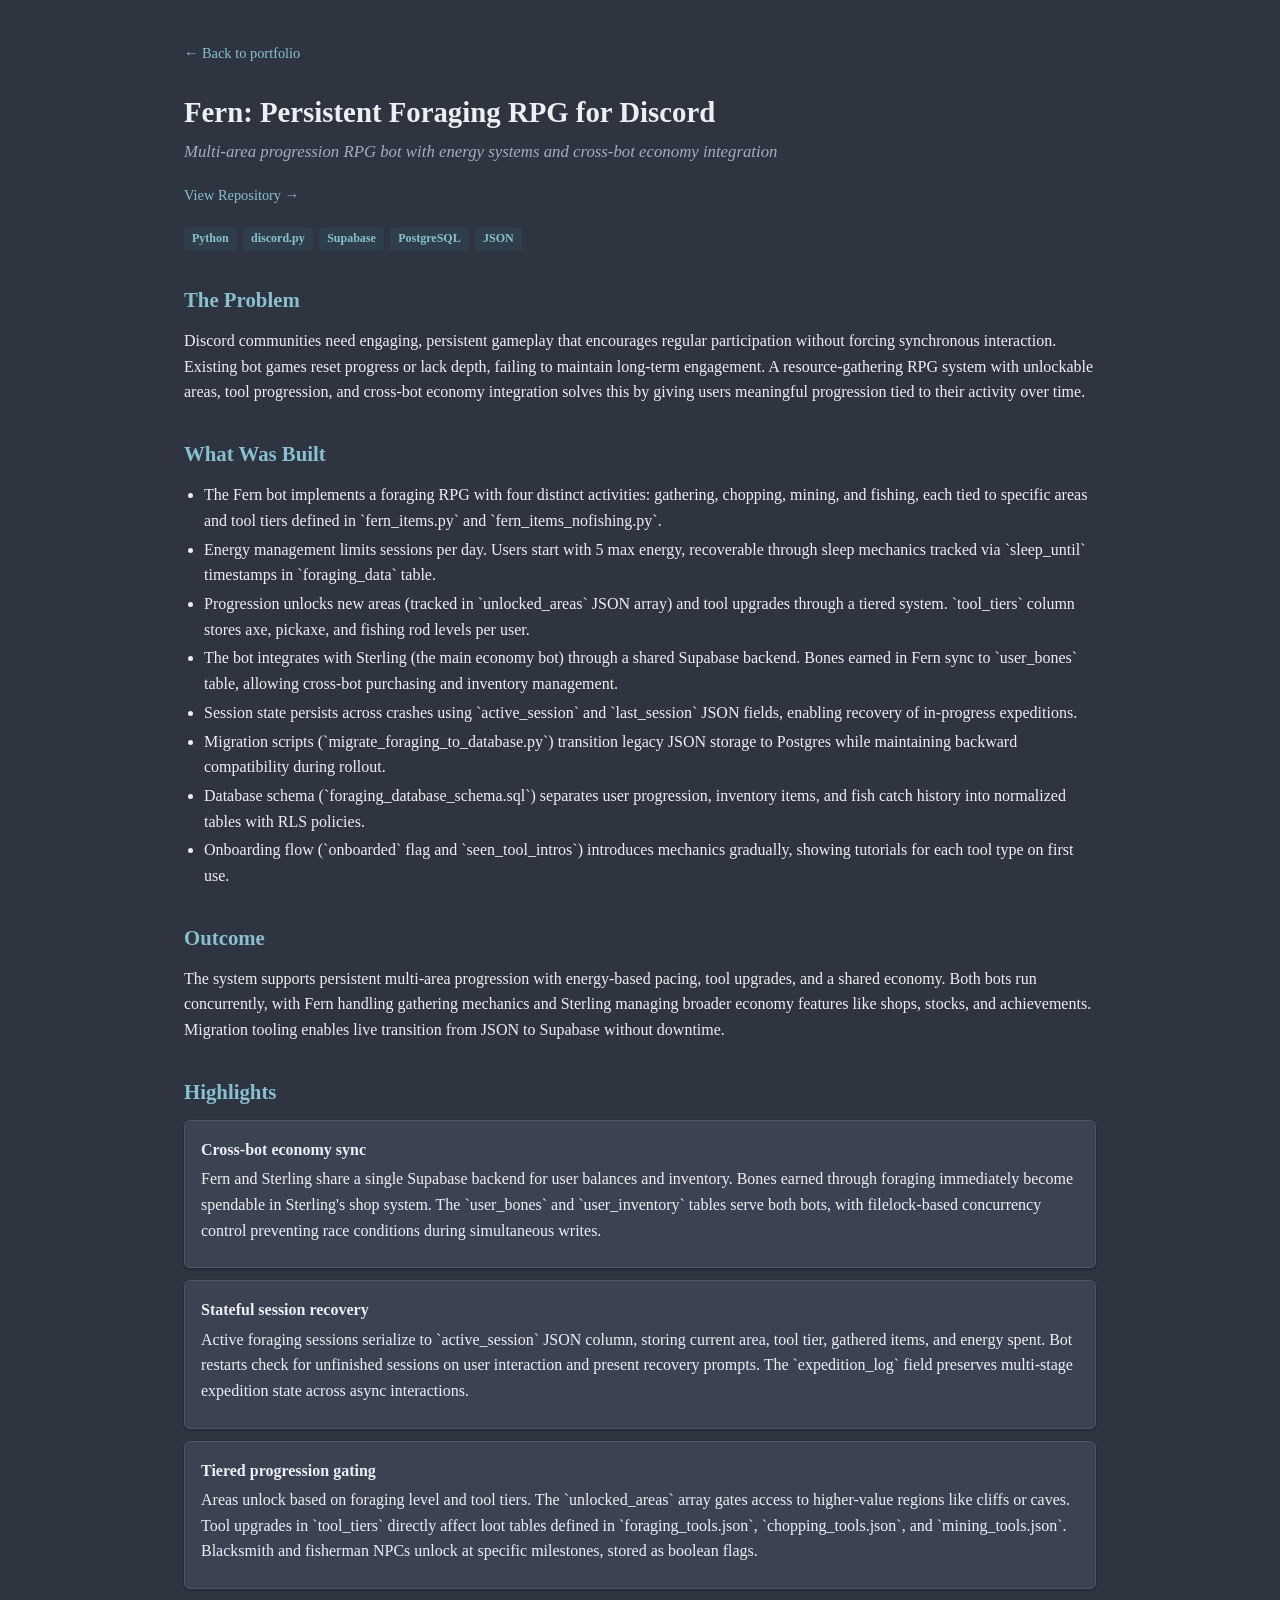
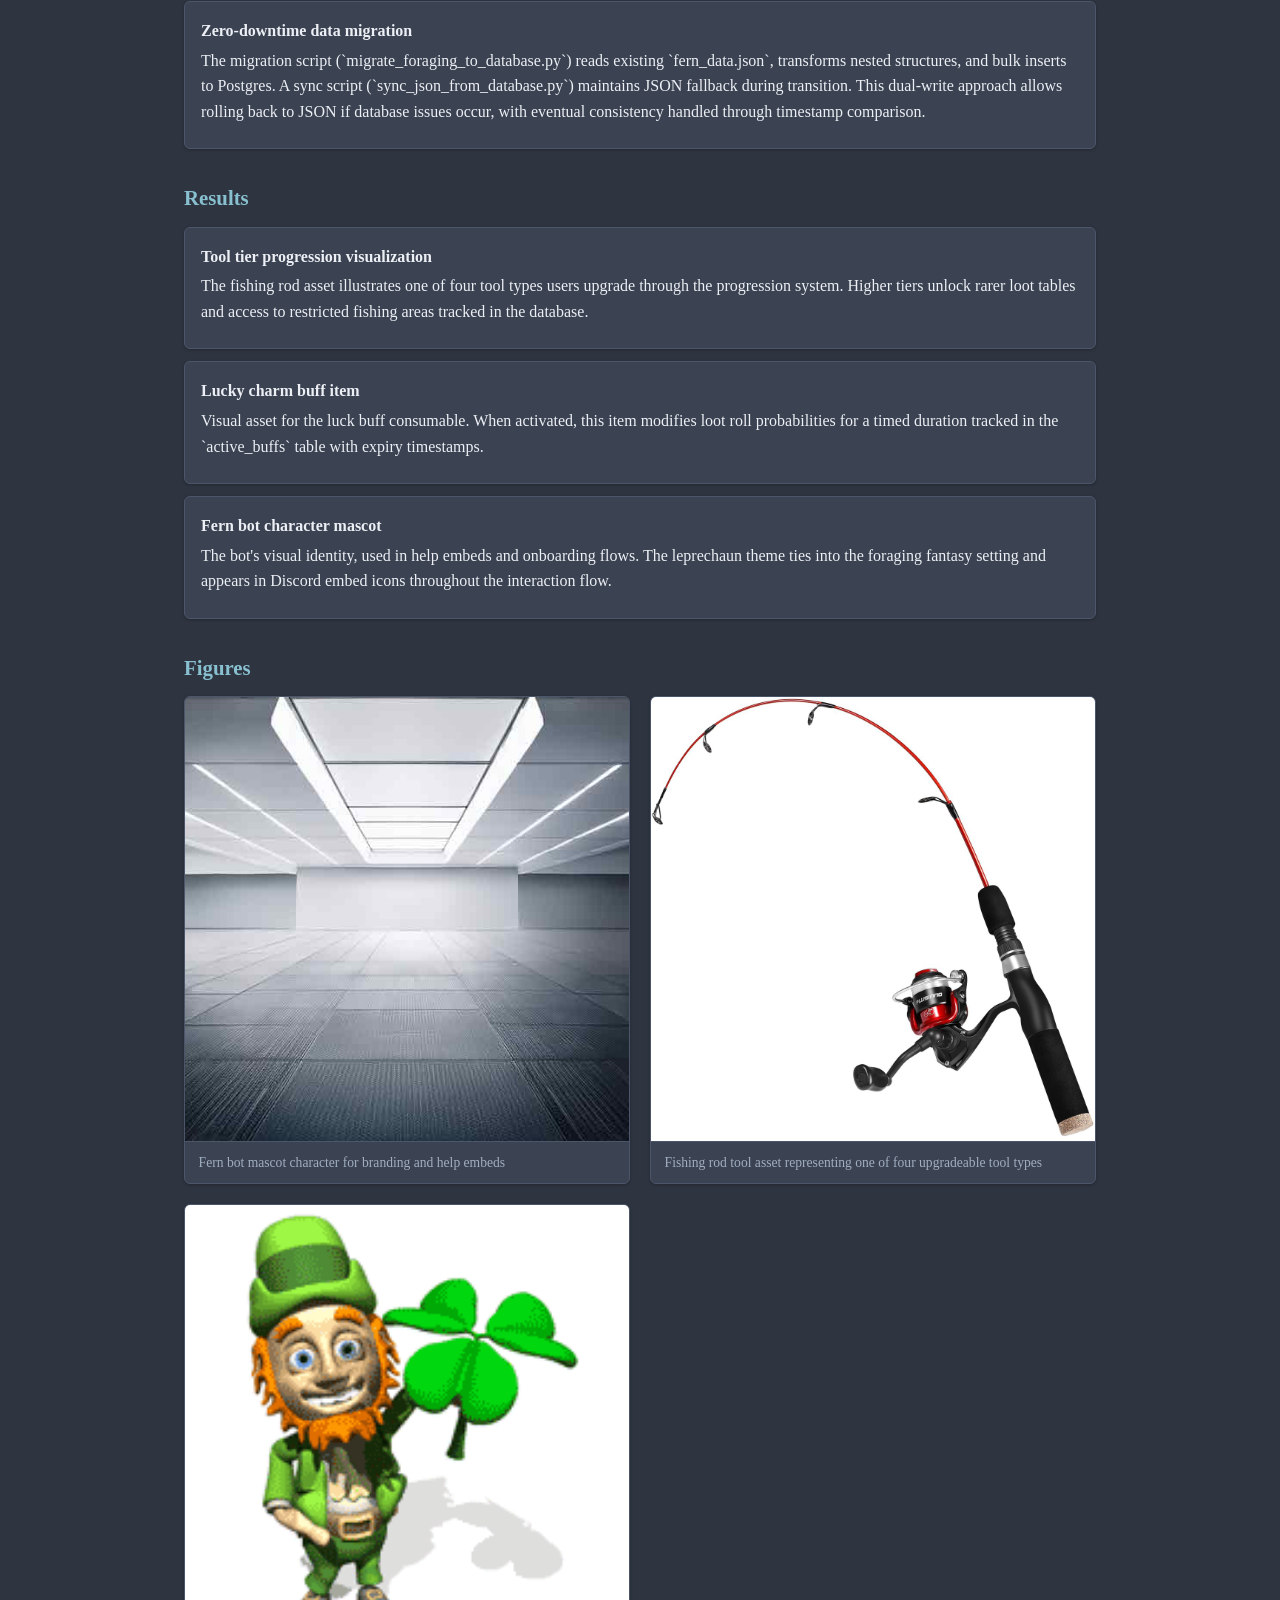
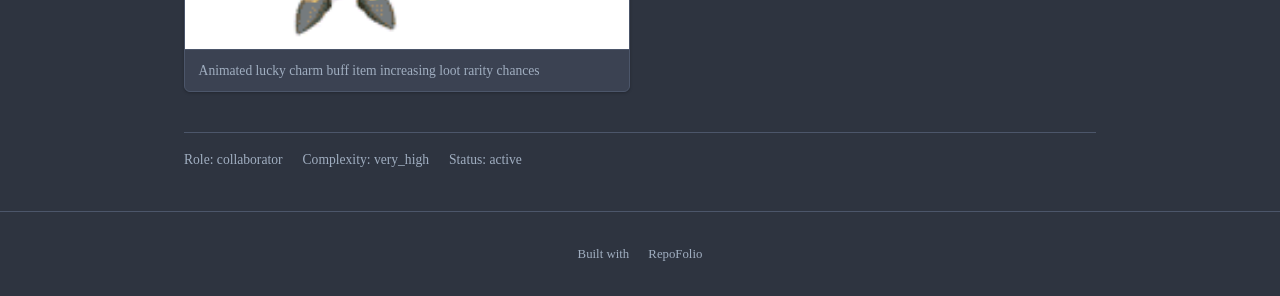
==== projects/1.html @ 254bf0b7 "Update portfolio: projects/1.html" ====
<!DOCTYPE html>
<html lang="en">
<head>
<meta charset="UTF-8">
<meta name="viewport" content="width=device-width, initial-scale=1.0">
<meta property="og:title" content="Fern: Persistent Foraging RPG for Discord — MacKenzie Drury">
<meta property="og:description" content="Multi-area progression RPG bot with energy systems and cross-bot economy integration">

<meta property="og:image:width" content="1200">
<meta property="og:image:height" content="630">
<meta property="og:type" content="article">
<meta name="description" content="MS student in Computational Science and Engineering at Georgia Tech (3.91 GPA), with a BS in Cognitive Science from UCLA. Currently building cloud-based ML pipelines for retinal disease detection at an ML startup and researching decision-making policies in multi-armed bandit tasks for my thesis. My work spans deep learning, statistical modeling, reinforcement learning, and signal processing. I care about building systems that go from research idea to working product.. View MacKenzie Drury's developer portfolio, built with RepoFolio.">
<title>Fern: Persistent Foraging RPG for Discord — MacKenzie Drury</title>
<style>
:root {
  --pf-bg: #2e3440;
  --pf-bg-secondary: #3b4252;
  --pf-text: #eceff4;
  --pf-text-muted: #a0aec0;
  --pf-accent: #88c0d0;
  --pf-accent-hover: #8fbcbb;
  --pf-accent-light: #2e3e4a;
  --pf-border: #4c566a;
  --pf-card-shadow: 0 1px 3px rgba(0,0,0,0.25);
  --pf-font-body: -apple-system, BlinkMacSystemFont, &#39;Segoe UI&#39;, Roboto, sans-serif;
  --pf-font-heading: -apple-system, BlinkMacSystemFont, &#39;Segoe UI&#39;, Roboto, sans-serif;
  --pf-font-mono: &#39;SFMono-Regular&#39;, Consolas, &#39;Liberation Mono&#39;, Menlo, monospace;
  --pf-font-size-base: 1rem;
  --pf-line-height: 1.6;
  --pf-max-width: 960px;
  --pf-radius: 6px;
  --pf-grid-columns: repeat(auto-fill, minmax(280px, 1fr));
  --pf-grid-gap: 1.5rem;
  --pf-hero-padding: 4rem 0 3rem;
  --pf-badge-bg: #2e3e4a;
  --pf-badge-text: #88c0d0;
}

/* Portfolio site base styles */
*, *::before, *::after { margin: 0; padding: 0; box-sizing: border-box; }

body {
  font-family: var(--pf-font-body);
  background: var(--pf-bg);
  color: var(--pf-text);
  line-height: var(--pf-line-height);
  font-size: var(--pf-font-size-base);
  min-height: 100vh;
}

a { color: var(--pf-accent); text-decoration: none; }
a:hover { color: var(--pf-accent-hover); text-decoration: underline; }

h1, h2, h3 { font-family: var(--pf-font-heading); }

.pf-container {
  max-width: var(--pf-max-width);
  margin: 0 auto;
  padding: 0 1.5rem;
}

/* Hero section */
.pf-hero {
  padding: var(--pf-hero-padding);
  text-align: center;
  border-bottom: 1px solid var(--pf-border);
}
.pf-hero-avatar {
  width: 96px;
  height: 96px;
  border-radius: 50%;
  margin-bottom: 1rem;
  border: 3px solid var(--pf-border);
}
.pf-hero h1 {
  font-size: 2rem;
  margin-bottom: 0.5rem;
}
.pf-hero-headline {
  font-size: 1.15rem;
  color: var(--pf-text-muted);
  margin-bottom: 1rem;
  max-width: 600px;
  margin-left: auto;
  margin-right: auto;
}
.pf-hero-bio {
  color: var(--pf-text-muted);
  max-width: 600px;
  margin: 0 auto 1.25rem;
  font-size: 0.95rem;
}
.pf-social-links {
  display: flex;
  justify-content: center;
  gap: 1.25rem;
  flex-wrap: wrap;
}
.pf-social-links a {
  color: var(--pf-text-muted);
  font-size: 0.9rem;
  transition: color 0.15s;
}
.pf-social-links a:hover {
  color: var(--pf-accent);
  text-decoration: none;
}

/* Project card grid */
.pf-projects {
  padding: 2.5rem 0;
}
.pf-projects h2 {
  font-size: 1.4rem;
  margin-bottom: 1.5rem;
  color: var(--pf-text);
}
.pf-grid {
  display: grid;
  grid-template-columns: var(--pf-grid-columns);
  gap: var(--pf-grid-gap);
}
.pf-card {
  background: var(--pf-bg-secondary);
  border: 1px solid var(--pf-border);
  border-radius: var(--pf-radius);
  padding: 1.25rem;
  text-decoration: none;
  color: var(--pf-text);
  display: flex;
  flex-direction: column;
  gap: 0.5rem;
  transition: border-color 0.15s, box-shadow 0.15s;
  box-shadow: var(--pf-card-shadow);
}
.pf-card:hover {
  border-color: var(--pf-accent);
  text-decoration: none;
}
.pf-card h3 {
  font-size: 1.1rem;
}
.pf-card-tagline {
  color: var(--pf-text-muted);
  font-size: 0.9rem;
  flex: 1;
}
.pf-card-tech {
  display: flex;
  flex-wrap: wrap;
  gap: 0.3rem;
  margin-top: 0.25rem;
}
.pf-card-date {
  display: block;
  margin-top: auto;
  padding-top: 0.5rem;
  font-size: 0.8rem;
  color: var(--pf-text-muted);
}
.pf-badge {
  display: inline-block;
  padding: 0.15rem 0.5rem;
  border-radius: 4px;
  font-size: 0.75rem;
  font-weight: 600;
  background: var(--pf-badge-bg);
  color: var(--pf-badge-text);
}

/* Project detail page */
.pf-project-detail {
  padding: 2.5rem 0;
}
.pf-back-link {
  display: inline-block;
  margin-bottom: 1.5rem;
  font-size: 0.9rem;
}
.pf-project-detail h1 {
  font-size: 1.8rem;
  margin-bottom: 0.25rem;
}
.pf-project-tagline {
  color: var(--pf-text-muted);
  font-style: italic;
  font-size: 1.05rem;
  margin-bottom: 1rem;
}
.pf-project-repo {
  font-size: 0.9rem;
  margin-bottom: 1.25rem;
  display: inline-block;
}
.pf-tech-badges {
  display: flex;
  flex-wrap: wrap;
  gap: 0.4rem;
  margin-bottom: 2rem;
}
.pf-section-title {
  font-size: 1.3rem;
  color: var(--pf-accent);
  margin-top: 2rem;
  margin-bottom: 0.75rem;
}
.pf-text p {
  margin-bottom: 0.5rem;
}
.pf-text ul {
  padding-left: 1.25rem;
  margin: 0.25rem 0 0.5rem;
}
.pf-text li {
  margin-bottom: 0.2rem;
}
.pf-highlight-card {
  background: var(--pf-bg-secondary);
  border: 1px solid var(--pf-border);
  border-radius: var(--pf-radius);
  padding: 1rem;
  margin-top: 0.75rem;
  box-shadow: var(--pf-card-shadow);
}
.pf-highlight-card strong {
  display: block;
  margin-bottom: 0.25rem;
}

/* Figures */
.pf-figures-grid {
  display: grid;
  grid-template-columns: repeat(auto-fill, minmax(300px, 1fr));
  gap: 1.25rem;
  margin-top: 0.75rem;
}
.pf-figure {
  background: var(--pf-bg-secondary);
  border: 1px solid var(--pf-border);
  border-radius: var(--pf-radius);
  overflow: hidden;
  box-shadow: var(--pf-card-shadow);
}
.pf-figure img {
  width: 100%;
  height: auto;
  display: block;
}
.pf-figure figcaption {
  padding: 0.6rem 0.85rem;
  font-size: 0.85rem;
  color: var(--pf-text-muted);
  border-top: 1px solid var(--pf-border);
}

.pf-meta {
  margin-top: 2.5rem;
  padding-top: 1rem;
  border-top: 1px solid var(--pf-border);
  display: flex;
  gap: 1.25rem;
  color: var(--pf-text-muted);
  font-size: 0.85rem;
  flex-wrap: wrap;
}

/* Footer */
.pf-footer {
  text-align: center;
  padding: 2rem 1.5rem;
  color: var(--pf-text-muted);
  font-size: 0.8rem;
  border-top: 1px solid var(--pf-border);
  margin-top: auto;
}
.pf-footer a { color: var(--pf-text-muted); }
.pf-footer a:hover { color: var(--pf-accent); }

@media (max-width: 640px) {
  .pf-hero h1 { font-size: 1.5rem; }
  .pf-project-detail h1 { font-size: 1.4rem; }
  .pf-grid { grid-template-columns: 1fr; }
}

/* Contact form */
.pf-contact-form {
  max-width: 480px;
  margin-top: 1.5rem;
}
.pf-contact-field {
  margin-bottom: 1rem;
}
.pf-contact-field label {
  display: block;
  margin-bottom: 0.3rem;
  font-size: 0.9rem;
  color: var(--pf-text-muted);
}
.pf-contact-field input,
.pf-contact-field textarea {
  width: 100%;
  padding: 0.5rem 0.75rem;
  border: 1px solid var(--pf-border);
  border-radius: var(--pf-radius);
  background: var(--pf-bg-secondary);
  color: var(--pf-text);
  font-family: var(--pf-font-body);
  font-size: 0.95rem;
}
.pf-contact-field textarea {
  resize: vertical;
}
.pf-contact-submit {
  display: inline-block;
  padding: 0.6rem 1.5rem;
  border: none;
  border-radius: var(--pf-radius);
  background: var(--pf-accent);
  color: var(--pf-bg);
  font-size: 0.95rem;
  font-weight: 600;
  cursor: pointer;
  transition: background 0.15s;
}
.pf-contact-submit:hover {
  background: var(--pf-accent-hover);
}
.pf-contact-flash {
  padding: 0.75rem 1rem;
  border-radius: var(--pf-radius);
  margin-bottom: 1rem;
  font-size: 0.9rem;
}
.pf-contact-flash-success {
  background: rgba(40, 167, 69, 0.15);
  border: 1px solid rgba(40, 167, 69, 0.3);
  color: #28a745;
}
.pf-contact-flash-error {
  background: rgba(220, 53, 69, 0.15);
  border: 1px solid rgba(220, 53, 69, 0.3);
  color: #dc3545;
}
</style>

</head>
<body>

<div class="pf-project-detail">
  <div class="pf-container">
    <a class="pf-back-link" href="../index.html">&larr; Back to portfolio</a>

    <h1>Fern: Persistent Foraging RPG for Discord</h1>
    
    <p class="pf-project-tagline">Multi-area progression RPG bot with energy systems and cross-bot economy integration</p>
    
    
    <a class="pf-project-repo" href="https://github.com/alexblair63-ctrl/DiscordBots" target="_blank">View Repository &rarr;</a>
    

    
    <div class="pf-tech-badges">
      
      <span class="pf-badge" title="Bot logic and game systems">Python</span>
      
      <span class="pf-badge" title="Event handling and slash commands">discord.py</span>
      
      <span class="pf-badge" title="Shared persistent state across bot instances">Supabase</span>
      
      <span class="pf-badge" title="User progression and inventory storage">PostgreSQL</span>
      
      <span class="pf-badge" title="Item configs and area definitions">JSON</span>
      
    </div>
    

    
    <h2 class="pf-section-title">The Problem</h2>
    <div class="pf-text"><p>Discord communities need engaging, persistent gameplay that encourages regular participation without forcing synchronous interaction. Existing bot games reset progress or lack depth, failing to maintain long-term engagement. A resource-gathering RPG system with unlockable areas, tool progression, and cross-bot economy integration solves this by giving users meaningful progression tied to their activity over time.</p></div>
    

    
    <h2 class="pf-section-title">What Was Built</h2>
    <div class="pf-text"><ul>
<li>The Fern bot implements a foraging RPG with four distinct activities: gathering, chopping, mining, and fishing, each tied to specific areas and tool tiers defined in `fern_items.py` and `fern_items_nofishing.py`.</li>
<li>Energy management limits sessions per day. Users start with 5 max energy, recoverable through sleep mechanics tracked via `sleep_until` timestamps in `foraging_data` table.</li>
<li>Progression unlocks new areas (tracked in `unlocked_areas` JSON array) and tool upgrades through a tiered system. `tool_tiers` column stores axe, pickaxe, and fishing rod levels per user.</li>
<li>The bot integrates with Sterling (the main economy bot) through a shared Supabase backend. Bones earned in Fern sync to `user_bones` table, allowing cross-bot purchasing and inventory management.</li>
<li>Session state persists across crashes using `active_session` and `last_session` JSON fields, enabling recovery of in-progress expeditions.</li>
<li>Migration scripts (`migrate_foraging_to_database.py`) transition legacy JSON storage to Postgres while maintaining backward compatibility during rollout.</li>
<li>Database schema (`foraging_database_schema.sql`) separates user progression, inventory items, and fish catch history into normalized tables with RLS policies.</li>
<li>Onboarding flow (`onboarded` flag and `seen_tool_intros`) introduces mechanics gradually, showing tutorials for each tool type on first use.</li>
</ul></div>
    

    
    <h2 class="pf-section-title">Outcome</h2>
    <div class="pf-text"><p>The system supports persistent multi-area progression with energy-based pacing, tool upgrades, and a shared economy. Both bots run concurrently, with Fern handling gathering mechanics and Sterling managing broader economy features like shops, stocks, and achievements. Migration tooling enables live transition from JSON to Supabase without downtime.</p></div>
    

    
    <h2 class="pf-section-title">Highlights</h2>
    
    <div class="pf-highlight-card">
      <strong>Cross-bot economy sync</strong>
      <div class="pf-text"><p>Fern and Sterling share a single Supabase backend for user balances and inventory. Bones earned through foraging immediately become spendable in Sterling&#39;s shop system. The `user_bones` and `user_inventory` tables serve both bots, with filelock-based concurrency control preventing race conditions during simultaneous writes.</p></div>
    </div>
    
    <div class="pf-highlight-card">
      <strong>Stateful session recovery</strong>
      <div class="pf-text"><p>Active foraging sessions serialize to `active_session` JSON column, storing current area, tool tier, gathered items, and energy spent. Bot restarts check for unfinished sessions on user interaction and present recovery prompts. The `expedition_log` field preserves multi-stage expedition state across async interactions.</p></div>
    </div>
    
    <div class="pf-highlight-card">
      <strong>Tiered progression gating</strong>
      <div class="pf-text"><p>Areas unlock based on foraging level and tool tiers. The `unlocked_areas` array gates access to higher-value regions like cliffs or caves. Tool upgrades in `tool_tiers` directly affect loot tables defined in `foraging_tools.json`, `chopping_tools.json`, and `mining_tools.json`. Blacksmith and fisherman NPCs unlock at specific milestones, stored as boolean flags.</p></div>
    </div>
    
    <div class="pf-highlight-card">
      <strong>Zero-downtime data migration</strong>
      <div class="pf-text"><p>The migration script (`migrate_foraging_to_database.py`) reads existing `fern_data.json`, transforms nested structures, and bulk inserts to Postgres. A sync script (`sync_json_from_database.py`) maintains JSON fallback during transition. This dual-write approach allows rolling back to JSON if database issues occur, with eventual consistency handled through timestamp comparison.</p></div>
    </div>
    
    

    
    <h2 class="pf-section-title">Results</h2>
    
    <div class="pf-highlight-card">
      <strong>Tool tier progression visualization</strong>
      <div class="pf-text"><p>The fishing rod asset illustrates one of four tool types users upgrade through the progression system. Higher tiers unlock rarer loot tables and access to restricted fishing areas tracked in the database.</p></div>
      
    </div>
    
    <div class="pf-highlight-card">
      <strong>Lucky charm buff item</strong>
      <div class="pf-text"><p>Visual asset for the luck buff consumable. When activated, this item modifies loot roll probabilities for a timed duration tracked in the `active_buffs` table with expiry timestamps.</p></div>
      
    </div>
    
    <div class="pf-highlight-card">
      <strong>Fern bot character mascot</strong>
      <div class="pf-text"><p>The bot&#39;s visual identity, used in help embeds and onboarding flows. The leprechaun theme ties into the foraging fantasy setting and appears in Discord embed icons throughout the interaction flow.</p></div>
      
    </div>
    
    

    
    <h2 class="pf-section-title">Figures</h2>
    <div class="pf-figures-grid">
      
      <figure class="pf-figure">
        <img src="[data-uri]" alt="Fern bot mascot character for branding and help embeds" loading="lazy">
        
        <figcaption>Fern bot mascot character for branding and help embeds</figcaption>
        
      </figure>
      
      <figure class="pf-figure">
        <img src="[data-uri]" alt="Fishing rod tool asset representing one of four upgradeable tool types" loading="lazy">
        
        <figcaption>Fishing rod tool asset representing one of four upgradeable tool types</figcaption>
        
      </figure>
      
      <figure class="pf-figure">
        <img src="[data-uri]" alt="Animated lucky charm buff item increasing loot rarity chances" loading="lazy">
        
        <figcaption>Animated lucky charm buff item increasing loot rarity chances</figcaption>
        
      </figure>
      
    </div>
    

    <div class="pf-meta">
      <span>Role: collaborator</span>
      <span>Complexity: very_high</span>
      <span>Status: active</span>
    </div>
  </div>
</div>


<footer class="pf-footer">
  <div class="pf-container">
    Built with <a href="/"><img src="/static/favicon.svg" alt="" style="height: 14px; width: 14px; vertical-align: -1px; margin-right: 2px;">RepoFolio</a>
  </div>
</footer>
</body>
</html>
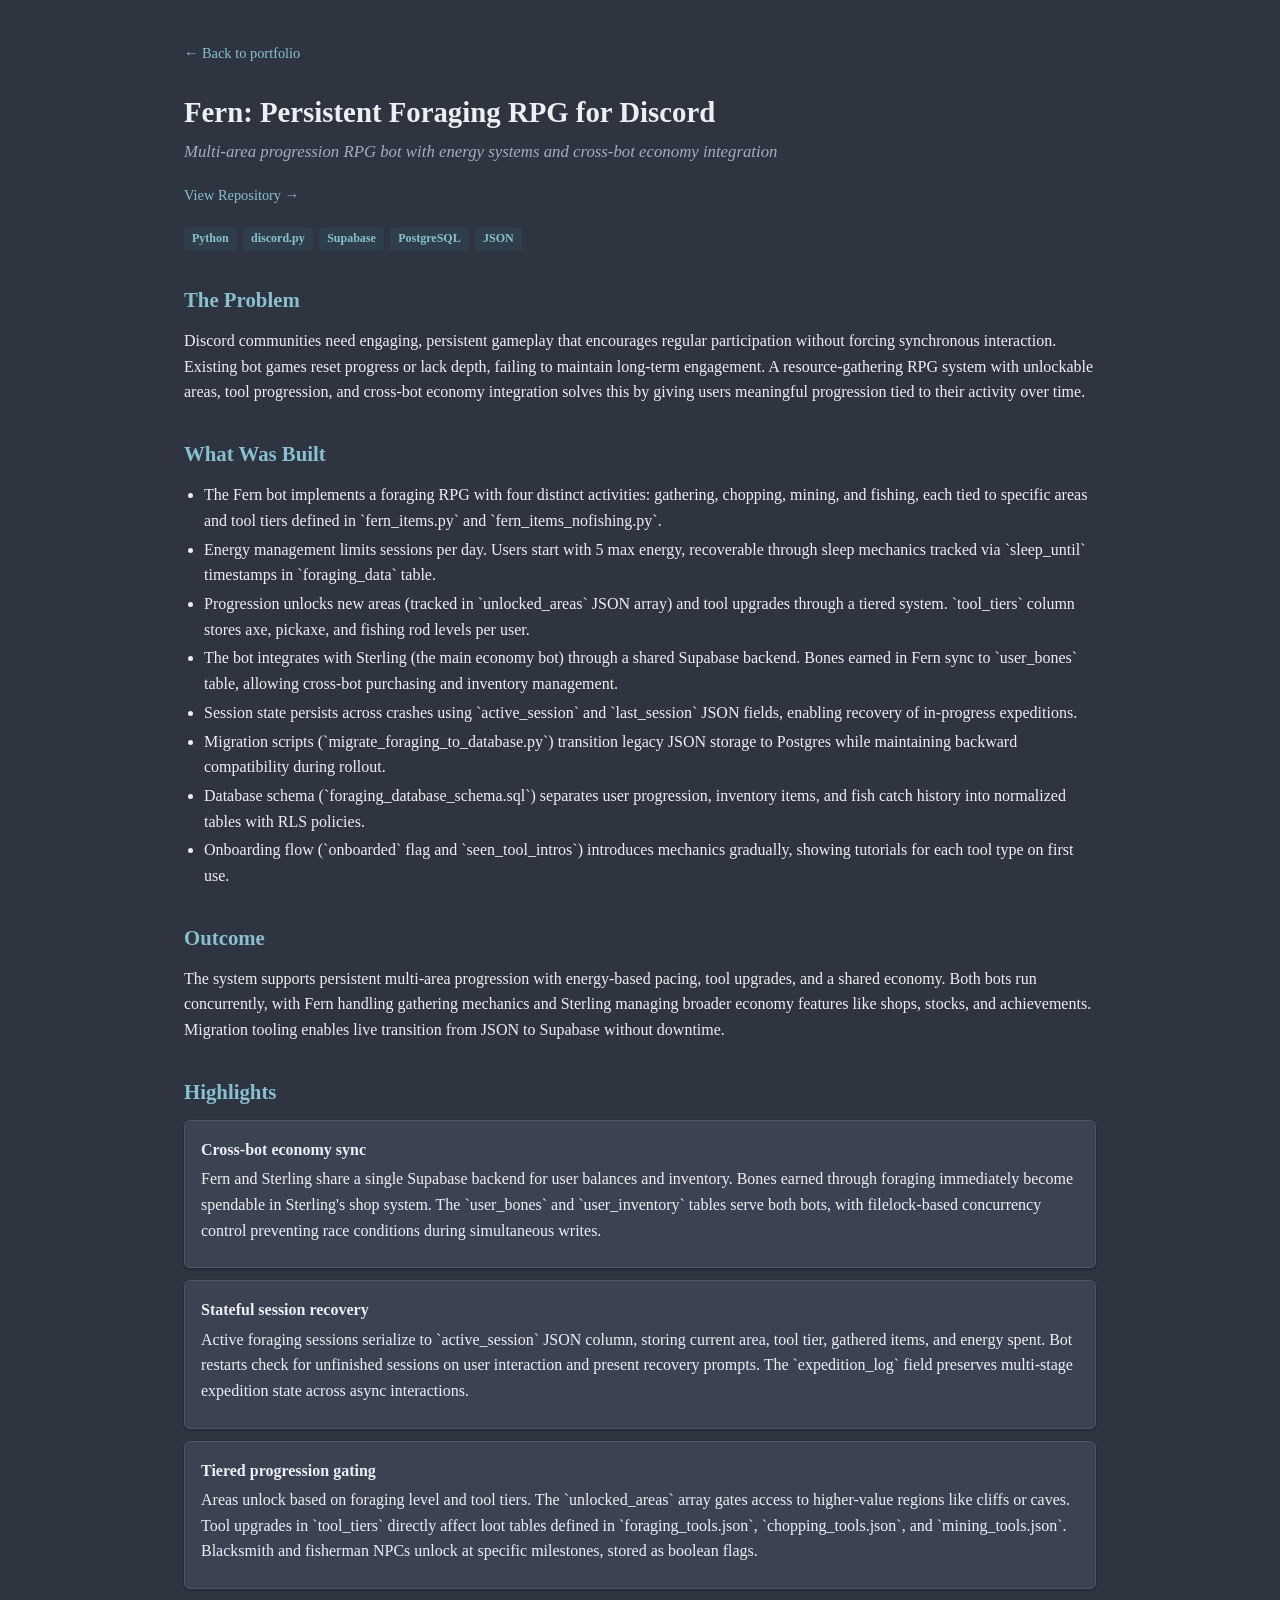
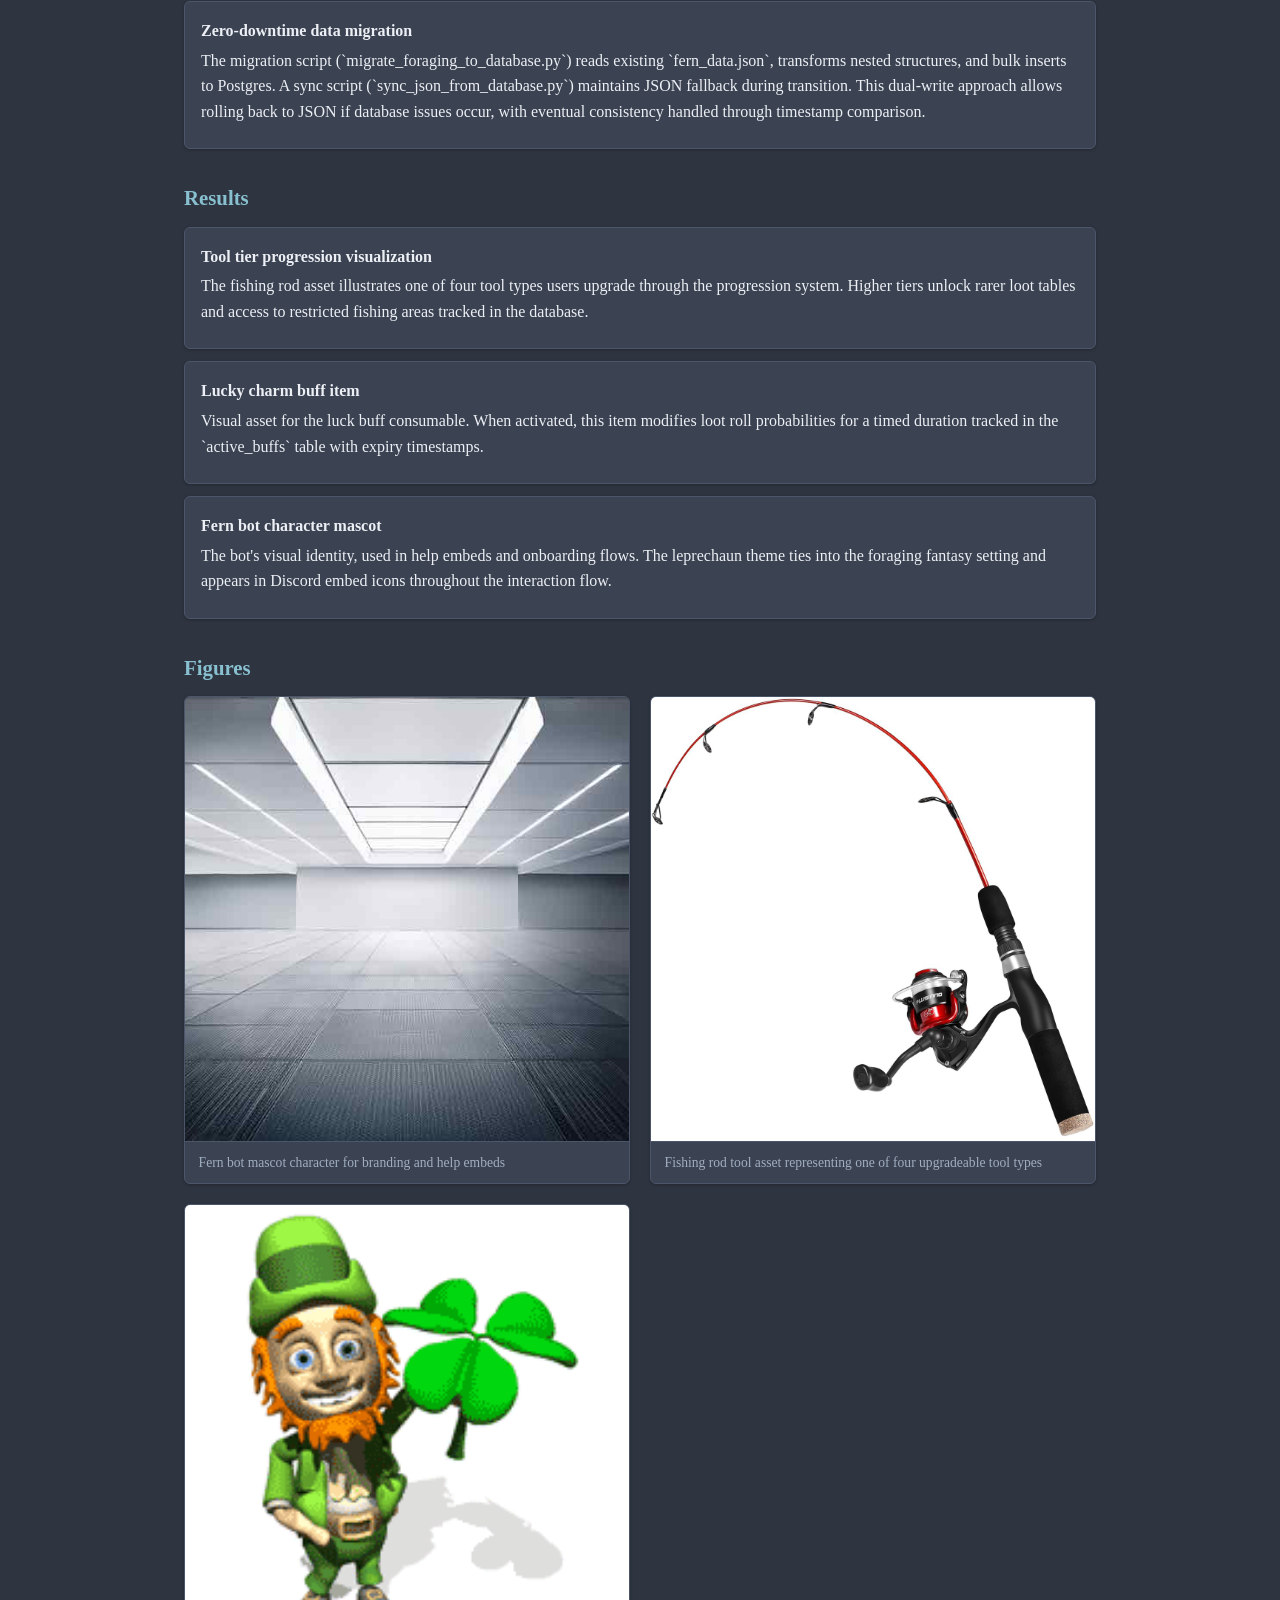
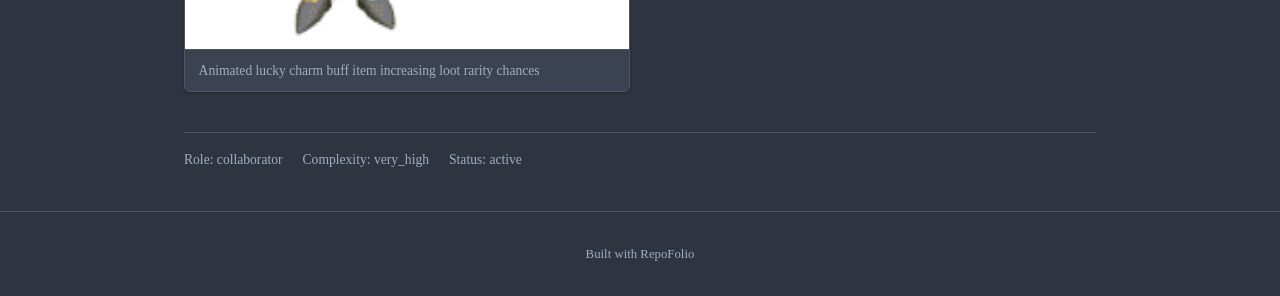
==== commit 522a9c54: "Update portfolio: projects/1.html" ====
--- a/projects/1.html
+++ b/projects/1.html
@@ -485,7 +485,7 @@
 
 <footer class="pf-footer">
   <div class="pf-container">
-    Built with <a href="/"><img src="/static/favicon.svg" alt="" style="height: 14px; width: 14px; vertical-align: -1px; margin-right: 2px;">RepoFolio</a>
+    Built with <a href="https://repofolio.fly.dev">RepoFolio</a>
   </div>
 </footer>
 </body>
